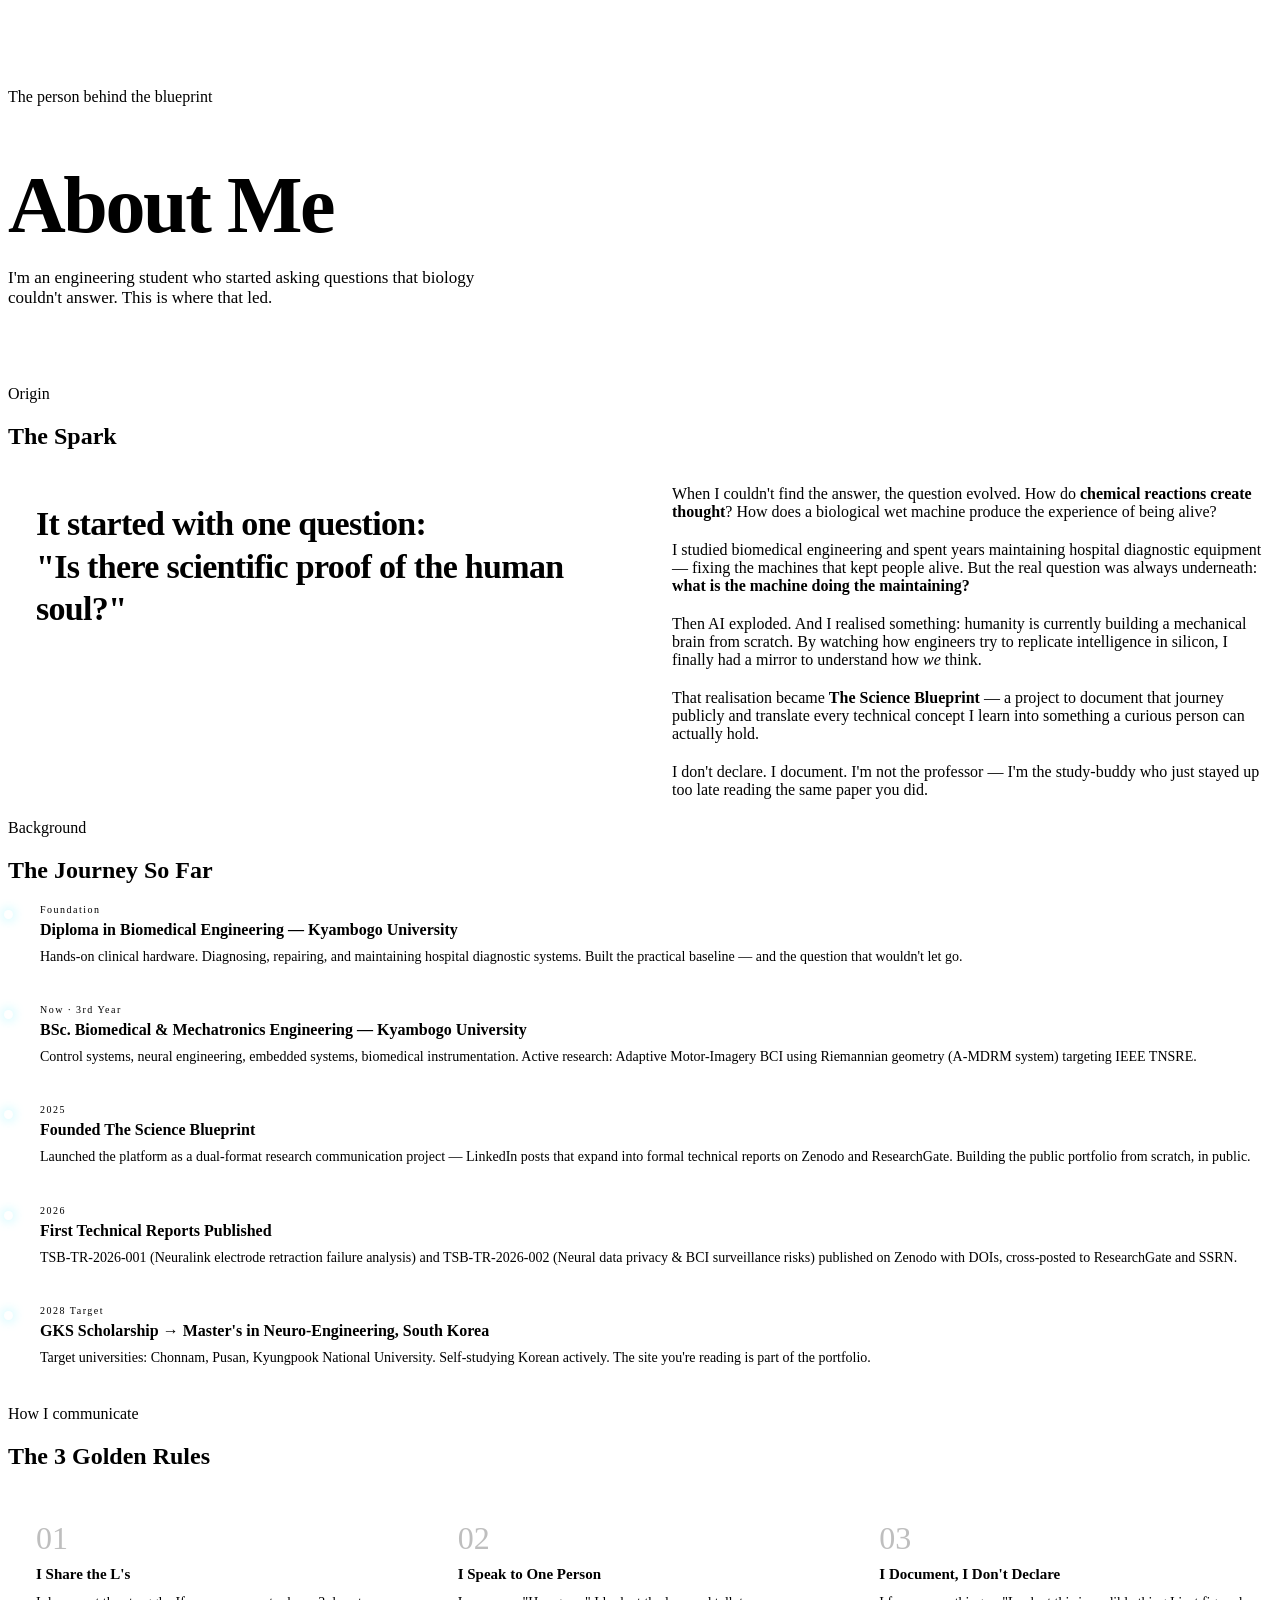
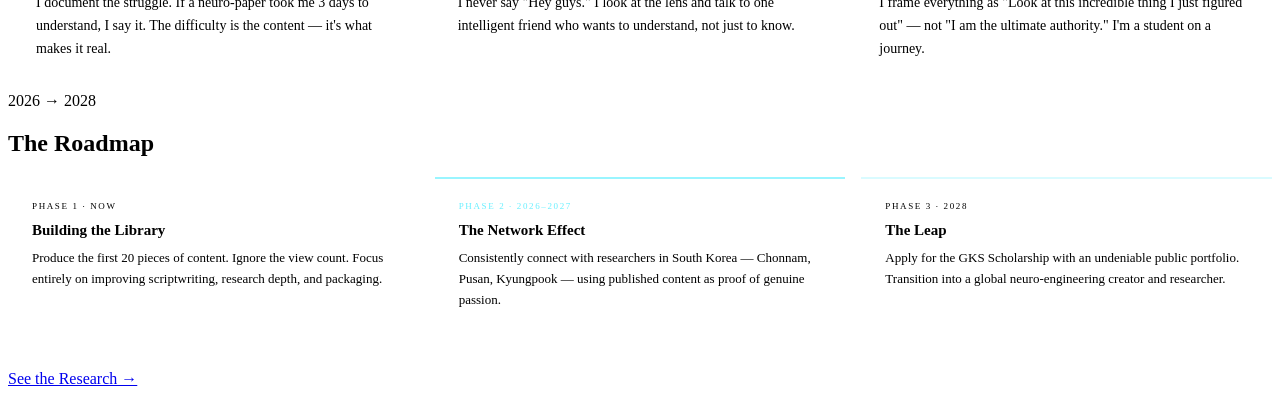
==== about.html @ 62ff6341 "Add files via upload" ====
<!DOCTYPE html>
<html lang="en">
<head>
<meta charset="UTF-8">
<meta name="viewport" content="width=device-width, initial-scale=1.0">
<title>About — Marvin Ngabonzira</title>
<meta name="description" content="The origin story of Marvin Ngabonzira — from hospital machines to brain-computer interfaces.">
<link rel="stylesheet" href="/assets/style.css">
<style>
.page-hero{padding:80px 0 60px}
.page-hero h1{font-size:clamp(42px,7vw,80px);letter-spacing:-0.03em;margin-bottom:16px}
.page-hero .sub{font-size:17px;font-weight:300;color:var(--text-mid);max-width:520px}

/* Origin */
.origin-block{display:grid;grid-template-columns:1fr 1fr;gap:64px;align-items:start}
.origin-quote{font-size:clamp(22px,3.5vw,34px);font-weight:700;line-height:1.25;letter-spacing:-0.02em;color:var(--text);border-left:3px solid var(--cyan);padding-left:28px}
.origin-quote em{color:var(--cyan);font-style:normal}

.origin-body p{margin-bottom:20px}
.origin-body strong{color:var(--text);font-weight:600}

/* Timeline */
.timeline{position:relative;padding-left:32px}
.timeline::before{content:'';position:absolute;left:0;top:8px;bottom:0;width:1px;background:var(--border)}
.tl-item{position:relative;margin-bottom:36px}
.tl-item::before{content:'';position:absolute;left:-36px;top:6px;width:9px;height:9px;border-radius:50%;background:var(--cyan);box-shadow:0 0 12px rgba(0,229,255,0.4)}
.tl-year{font-family:var(--mono);font-size:10px;letter-spacing:0.15em;color:var(--cyan);margin-bottom:6px}
.tl-title{font-size:16px;font-weight:700;margin-bottom:6px}
.tl-desc{font-size:14px;color:var(--text-mid);line-height:1.65}

/* Voice rules */
.rules-grid{display:grid;grid-template-columns:repeat(3,1fr);gap:1px;background:var(--border);border:1px solid var(--border)}
.rule-item{background:var(--surface);padding:32px 28px}
.rule-num{font-family:var(--mono);font-size:32px;font-weight:300;color:var(--cyan);opacity:0.25;margin-bottom:12px;line-height:1}
.rule-title{font-size:15px;font-weight:700;margin-bottom:8px}
.rule-desc{font-size:14px;color:var(--text-mid);line-height:1.65}

/* Roadmap */
.roadmap{display:grid;grid-template-columns:repeat(3,1fr);gap:16px}
.rm-card{background:var(--surface);border:1px solid var(--border);padding:24px 24px;position:relative;overflow:hidden}
.rm-card::before{content:'';position:absolute;top:0;left:0;right:0;height:2px}
.rm-card.now::before{background:var(--cyan)}
.rm-card.next::before{background:rgba(0,229,255,0.4)}
.rm-card.future::before{background:rgba(0,229,255,0.15)}
.rm-phase{font-family:var(--mono);font-size:9px;letter-spacing:0.18em;text-transform:uppercase;margin-bottom:10px}
.rm-phase.now{color:var(--cyan)}
.rm-phase.next{color:rgba(0,229,255,0.6)}
.rm-phase.future{color:var(--text-dim)}
.rm-title{font-size:15px;font-weight:700;margin-bottom:8px;line-height:1.3}
.rm-desc{font-size:13px;color:var(--text-mid);line-height:1.6}

@media(max-width:768px){
  .origin-block{grid-template-columns:1fr;gap:32px}
  .rules-grid{grid-template-columns:1fr}
  .roadmap{grid-template-columns:1fr}
}
</style>
</head>
<body>
<div class="page-wrap">

  <!-- PAGE HERO -->
  <div class="container">
    <div class="page-hero">
      <div class="label au">The person behind the blueprint</div>
      <h1 class="au d1">About Me</h1>
      <p class="sub au d2">I'm an engineering student who started asking questions that biology couldn't answer. This is where that led.</p>
    </div>
  </div>

  <!-- ORIGIN STORY -->
  <section class="section">
    <div class="container">
      <div class="sec-head au">
        <div class="label">Origin</div>
        <h2>The Spark</h2>
        <div class="sec-rule"></div>
      </div>
      <div class="origin-block au d1">
        <div>
          <p class="origin-quote">
            It started with one question:<br>
            <em>"Is there scientific proof of the human soul?"</em>
          </p>
        </div>
        <div class="origin-body">
          <p>When I couldn't find the answer, the question evolved. How do <strong>chemical reactions create thought</strong>? How does a biological wet machine produce the experience of being alive?</p>
          <p>I studied biomedical engineering and spent years maintaining hospital diagnostic equipment — fixing the machines that kept people alive. But the real question was always underneath: <strong>what is the machine doing the maintaining?</strong></p>
          <p>Then AI exploded. And I realised something: humanity is currently building a mechanical brain from scratch. By watching how engineers try to replicate intelligence in silicon, I finally had a mirror to understand how <em>we</em> think.</p>
          <p>That realisation became <strong>The Science Blueprint</strong> — a project to document that journey publicly and translate every technical concept I learn into something a curious person can actually hold.</p>
          <p>I don't declare. I document. I'm not the professor — I'm the study-buddy who just stayed up too late reading the same paper you did.</p>
        </div>
      </div>
    </div>
  </section>

  <!-- TIMELINE -->
  <section class="section">
    <div class="container">
      <div class="sec-head au">
        <div class="label">Background</div>
        <h2>The Journey So Far</h2>
        <div class="sec-rule"></div>
      </div>
      <div class="timeline au d1">
        <div class="tl-item">
          <div class="tl-year">Foundation</div>
          <div class="tl-title">Diploma in Biomedical Engineering — Kyambogo University</div>
          <div class="tl-desc">Hands-on clinical hardware. Diagnosing, repairing, and maintaining hospital diagnostic systems. Built the practical baseline — and the question that wouldn't let go.</div>
        </div>
        <div class="tl-item">
          <div class="tl-year">Now · 3rd Year</div>
          <div class="tl-title">BSc. Biomedical & Mechatronics Engineering — Kyambogo University</div>
          <div class="tl-desc">Control systems, neural engineering, embedded systems, biomedical instrumentation. Active research: Adaptive Motor-Imagery BCI using Riemannian geometry (A-MDRM system) targeting IEEE TNSRE.</div>
        </div>
        <div class="tl-item">
          <div class="tl-year">2025</div>
          <div class="tl-title">Founded The Science Blueprint</div>
          <div class="tl-desc">Launched the platform as a dual-format research communication project — LinkedIn posts that expand into formal technical reports on Zenodo and ResearchGate. Building the public portfolio from scratch, in public.</div>
        </div>
        <div class="tl-item">
          <div class="tl-year">2026</div>
          <div class="tl-title">First Technical Reports Published</div>
          <div class="tl-desc">TSB-TR-2026-001 (Neuralink electrode retraction failure analysis) and TSB-TR-2026-002 (Neural data privacy & BCI surveillance risks) published on Zenodo with DOIs, cross-posted to ResearchGate and SSRN.</div>
        </div>
        <div class="tl-item">
          <div class="tl-year">2028 Target</div>
          <div class="tl-title">GKS Scholarship → Master's in Neuro-Engineering, South Korea</div>
          <div class="tl-desc">Target universities: Chonnam, Pusan, Kyungpook National University. Self-studying Korean actively. The site you're reading is part of the portfolio.</div>
        </div>
      </div>
    </div>
  </section>

  <!-- VOICE / GOLDEN RULES -->
  <section class="section">
    <div class="container">
      <div class="sec-head au">
        <div class="label">How I communicate</div>
        <h2>The 3 Golden Rules</h2>
        <div class="sec-rule"></div>
      </div>
      <div class="rules-grid au d1">
        <div class="rule-item">
          <div class="rule-num">01</div>
          <div class="rule-title">I Share the L's</div>
          <div class="rule-desc">I document the struggle. If a neuro-paper took me 3 days to understand, I say it. The difficulty is the content — it's what makes it real.</div>
        </div>
        <div class="rule-item">
          <div class="rule-num">02</div>
          <div class="rule-title">I Speak to One Person</div>
          <div class="rule-desc">I never say "Hey guys." I look at the lens and talk to one intelligent friend who wants to understand, not just to know.</div>
        </div>
        <div class="rule-item">
          <div class="rule-num">03</div>
          <div class="rule-title">I Document, I Don't Declare</div>
          <div class="rule-desc">I frame everything as "Look at this incredible thing I just figured out" — not "I am the ultimate authority." I'm a student on a journey.</div>
        </div>
      </div>
    </div>
  </section>

  <!-- ROADMAP -->
  <section class="section">
    <div class="container">
      <div class="sec-head au">
        <div class="label">2026 → 2028</div>
        <h2>The Roadmap</h2>
        <div class="sec-rule"></div>
      </div>
      <div class="roadmap au d1">
        <div class="rm-card now">
          <div class="rm-phase now">Phase 1 · Now</div>
          <div class="rm-title">Building the Library</div>
          <div class="rm-desc">Produce the first 20 pieces of content. Ignore the view count. Focus entirely on improving scriptwriting, research depth, and packaging.</div>
        </div>
        <div class="rm-card next">
          <div class="rm-phase next">Phase 2 · 2026–2027</div>
          <div class="rm-title">The Network Effect</div>
          <div class="rm-desc">Consistently connect with researchers in South Korea — Chonnam, Pusan, Kyungpook — using published content as proof of genuine passion.</div>
        </div>
        <div class="rm-card future">
          <div class="rm-phase future">Phase 3 · 2028</div>
          <div class="rm-title">The Leap</div>
          <div class="rm-desc">Apply for the GKS Scholarship with an undeniable public portfolio. Transition into a global neuro-engineering creator and researcher.</div>
        </div>
      </div>
      <br><br>
      <a href="/research.html" class="btn btn-c">See the Research →</a>
    </div>
  </section>

</div>
<script src="/assets/nav.js"></script>
</body>
</html>
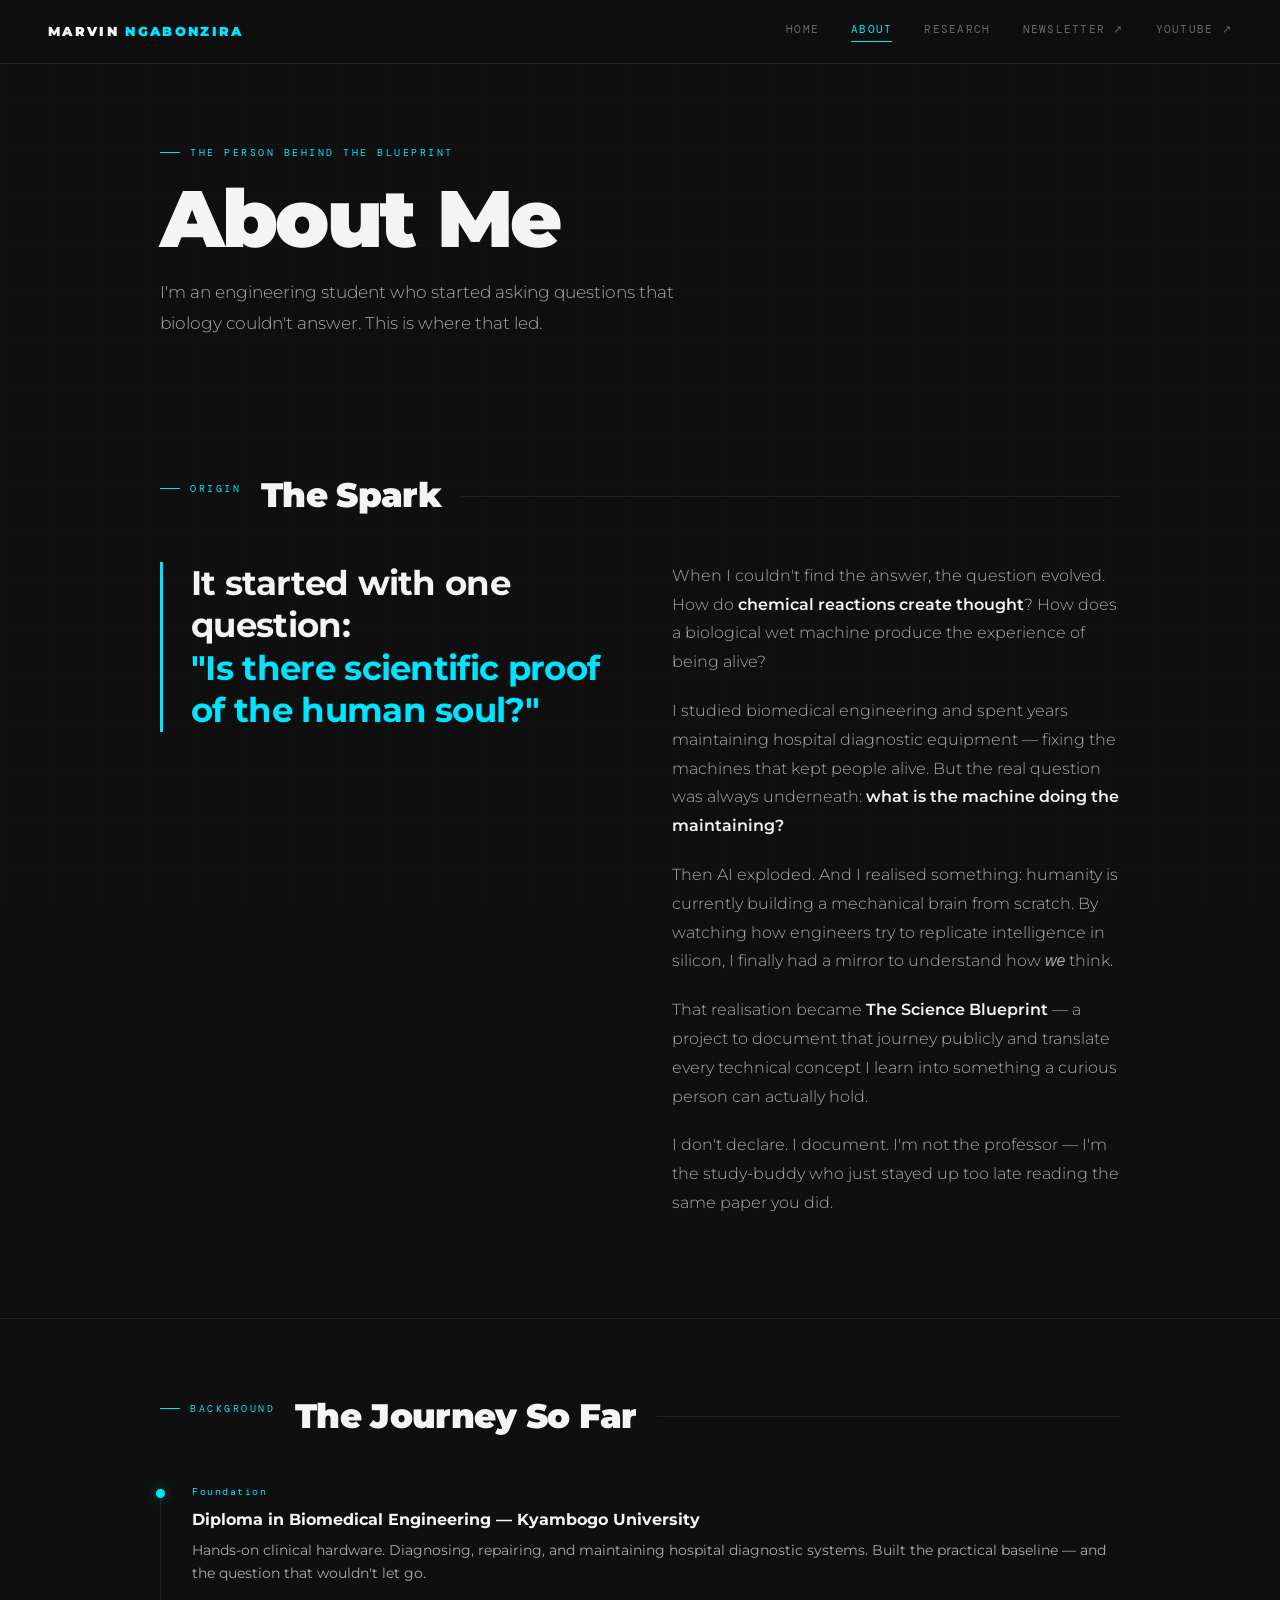
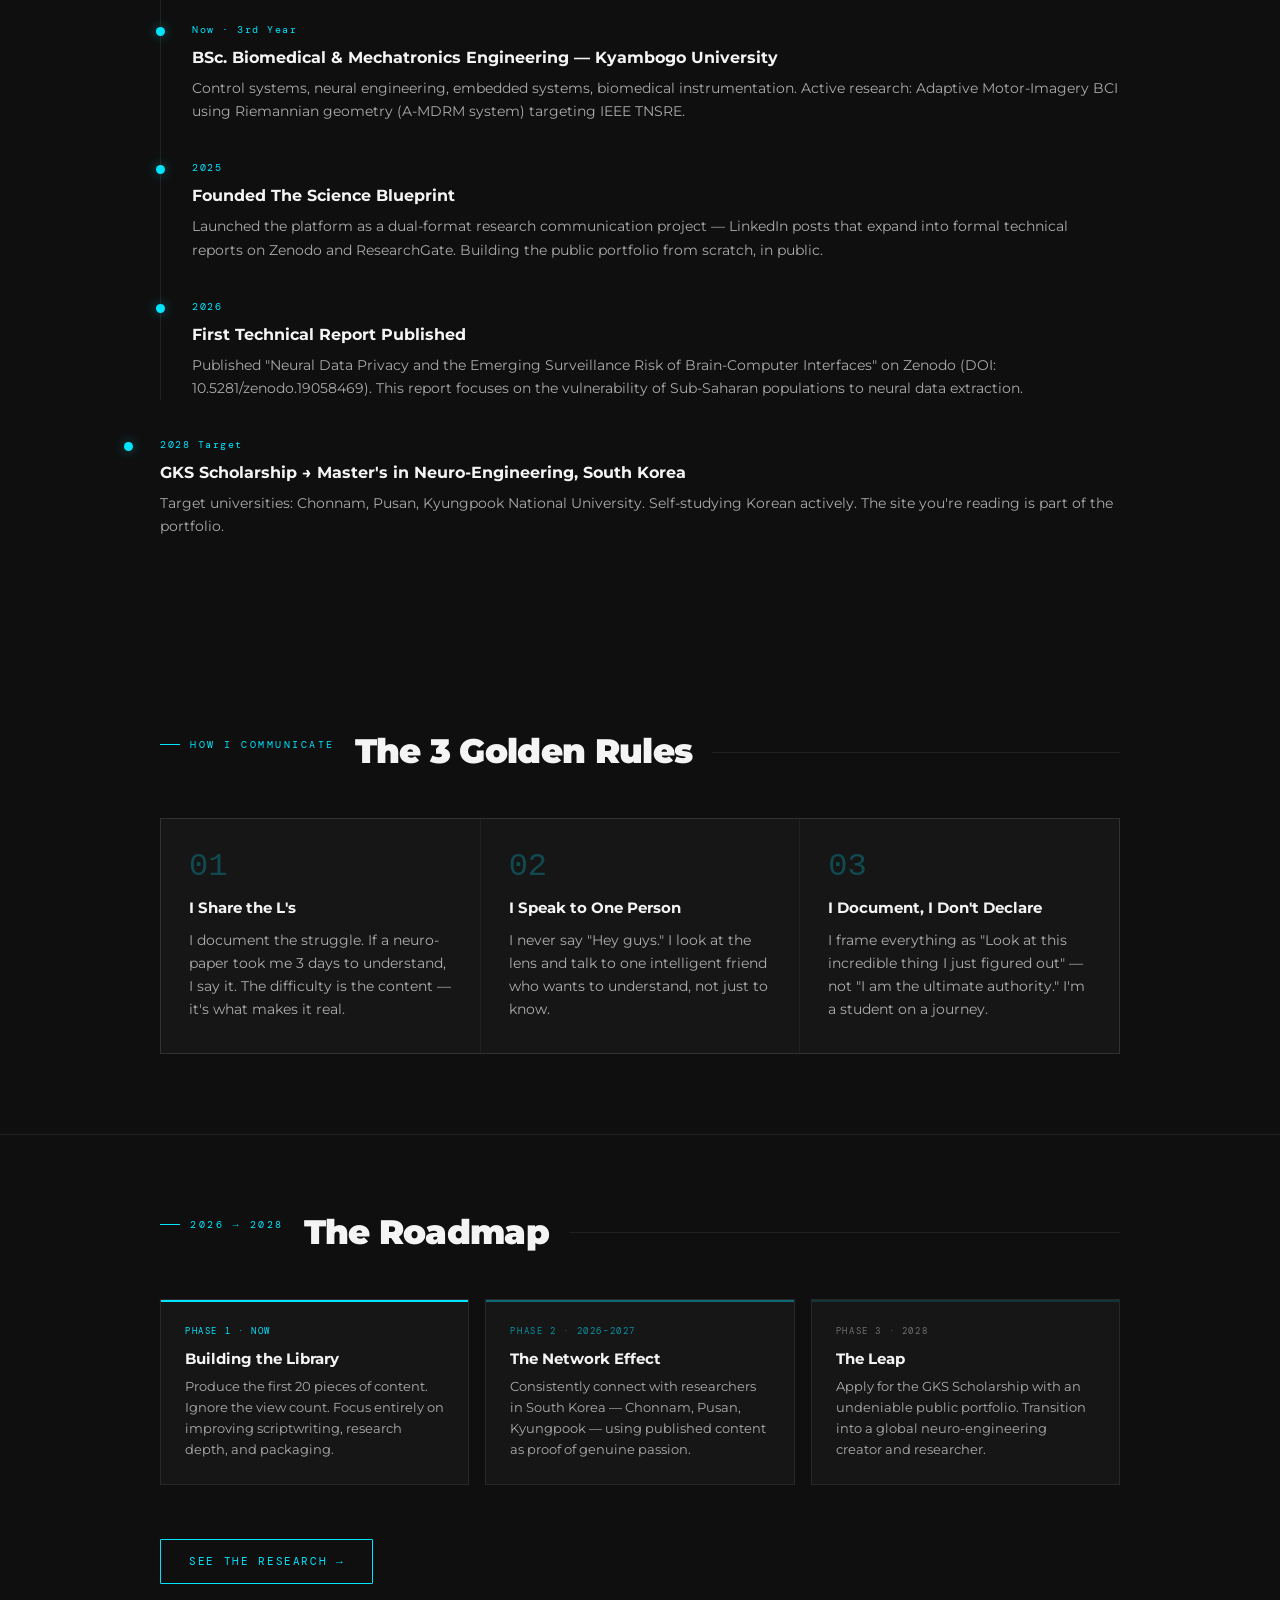
==== commit b83fa3ac: "Update technical report details in about.html" ====
--- a/about.html
+++ b/about.html
@@ -120,8 +120,9 @@
         </div>
         <div class="tl-item">
           <div class="tl-year">2026</div>
-          <div class="tl-title">First Technical Reports Published</div>
-          <div class="tl-desc">TSB-TR-2026-001 (Neuralink electrode retraction failure analysis) and TSB-TR-2026-002 (Neural data privacy & BCI surveillance risks) published on Zenodo with DOIs, cross-posted to ResearchGate and SSRN.</div>
+          <div class="tl-title">First Technical Report Published</div>
+          <div class="tl-desc">Published "Neural Data Privacy and the Emerging Surveillance Risk of Brain-Computer Interfaces" on Zenodo (DOI: 10.5281/zenodo.19058469). This report focuses on the vulnerability of Sub-Saharan populations to neural data extraction.</div>
+        </div>
         </div>
         <div class="tl-item">
           <div class="tl-year">2028 Target</div>
--- a/assets/style.css
+++ b/assets/style.css
@@ -0,0 +1,113 @@
+/* ═══════════════════════════════════════════════════════════
+   THE SCIENCE BLUEPRINT — MARVIN NGABONZIRA
+   Shared Stylesheet v1.0
+═══════════════════════════════════════════════════════════ */
+@import url('https://fonts.googleapis.com/css2?family=Montserrat:ital,wght@0,300;0,400;0,600;0,700;0,900;1,300&family=DM+Mono:ital,wght@0,300;0,400;1,300&display=swap');
+
+:root {
+  --bg:       #0F0F0F;
+  --surface:  #161616;
+  --surface2: #1e1e1e;
+  --cyan:     #00E5FF;
+  --cyan-dim: rgba(0,229,255,0.1);
+  --magenta:  #E029EA;
+  --mag-dim:  rgba(224,41,234,0.1);
+  --text:     #F4F4F5;
+  --text-mid: rgba(244,244,245,0.68);
+  --text-dim: rgba(244,244,245,0.4);
+  --border:   rgba(244,244,245,0.08);
+  --font:     'Montserrat', sans-serif;
+  --mono:     'DM Mono', monospace;
+}
+
+*,*::before,*::after{box-sizing:border-box;margin:0;padding:0}
+html{scroll-behavior:smooth}
+body{background:var(--bg);color:var(--text);font-family:var(--font);font-size:16px;line-height:1.7;-webkit-font-smoothing:antialiased;overflow-x:hidden}
+a{color:inherit;text-decoration:none}
+img{display:block;max-width:100%}
+p{color:var(--text-mid);font-weight:300;line-height:1.8}
+
+/* Blueprint grid */
+body::after{content:'';position:fixed;inset:0;background-image:linear-gradient(rgba(0,229,255,0.02) 1px,transparent 1px),linear-gradient(90deg,rgba(0,229,255,0.02) 1px,transparent 1px);background-size:48px 48px;pointer-events:none;z-index:0}
+
+/* NAV */
+nav{position:fixed;top:0;left:0;right:0;z-index:100;display:flex;align-items:center;justify-content:space-between;padding:0 48px;height:64px;background:rgba(15,15,15,0.92);backdrop-filter:blur(20px);-webkit-backdrop-filter:blur(20px);border-bottom:1px solid var(--border)}
+.nav-logo{font-weight:900;font-size:13px;letter-spacing:0.18em;text-transform:uppercase;transition:color 0.2s}
+.nav-logo span{color:var(--cyan)}
+.nav-logo:hover{color:var(--cyan)}
+.nav-links{display:flex;gap:32px;list-style:none}
+.nav-links a{font-family:var(--mono);font-size:10.5px;letter-spacing:0.12em;text-transform:uppercase;color:var(--text-dim);transition:color 0.2s;position:relative;padding-bottom:3px}
+.nav-links a::after{content:'';position:absolute;bottom:0;left:0;right:0;height:1px;background:var(--cyan);transform:scaleX(0);transition:transform 0.25s}
+.nav-links a:hover,.nav-links a.active{color:var(--cyan)}
+.nav-links a.active::after,.nav-links a:hover::after{transform:scaleX(1)}
+.nav-burger{display:none;flex-direction:column;gap:5px;cursor:pointer;background:none;border:none;padding:4px}
+.nav-burger span{display:block;width:22px;height:1.5px;background:var(--text);transition:all 0.3s}
+
+/* LAYOUT */
+.page-wrap{position:relative;z-index:1;padding-top:64px}
+.container{max-width:1040px;margin:0 auto;padding:0 40px}
+
+/* TYPE */
+.label{font-family:var(--mono);font-size:10px;letter-spacing:0.25em;text-transform:uppercase;color:var(--cyan);display:flex;align-items:center;gap:10px;margin-bottom:16px}
+.label::before{content:'';width:20px;height:1px;background:var(--cyan);flex-shrink:0}
+h1,h2,h3,h4{font-family:var(--font);font-weight:900;line-height:1.05;color:var(--text)}
+
+/* SECTION */
+.section{padding:80px 0;border-bottom:1px solid var(--border)}
+.section:last-child{border-bottom:none}
+.sec-head{display:flex;align-items:center;gap:20px;margin-bottom:48px}
+.sec-head h2{font-size:clamp(26px,3.5vw,34px);letter-spacing:-0.02em;white-space:nowrap}
+.sec-rule{flex:1;height:1px;background:var(--border)}
+
+/* CARDS */
+.card{background:var(--surface);border:1px solid var(--border);padding:28px 32px;transition:border-color 0.3s,background 0.3s;position:relative}
+.card:hover{background:var(--surface2);border-color:rgba(0,229,255,0.18)}
+.card-cyan{border-left:3px solid var(--cyan)}
+.card-mag{border-left:3px solid var(--magenta)}
+
+/* TAGS */
+.tag{display:inline-block;font-family:var(--mono);font-size:9px;letter-spacing:0.12em;text-transform:uppercase;padding:4px 10px;border-radius:2px;margin:3px 3px 0 0}
+.tag-c{color:var(--cyan);border:1px solid rgba(0,229,255,0.28);background:var(--cyan-dim)}
+.tag-m{color:var(--magenta);border:1px solid rgba(224,41,234,0.28);background:var(--mag-dim)}
+.tag-g{color:var(--text-dim);border:1px solid var(--border)}
+
+/* BUTTONS */
+.btn{display:inline-flex;align-items:center;gap:8px;font-family:var(--mono);font-size:11px;letter-spacing:0.15em;text-transform:uppercase;padding:12px 28px;border:1px solid;cursor:pointer;transition:all 0.2s;border-radius:1px}
+.btn-c{color:var(--cyan);border-color:var(--cyan);background:transparent}
+.btn-c:hover{background:var(--cyan);color:var(--bg)}
+.btn-g{color:var(--text-dim);border-color:var(--border);background:transparent}
+.btn-g:hover{color:var(--text);border-color:rgba(244,244,245,0.25)}
+
+/* FOOTER */
+footer{position:relative;z-index:1;border-top:1px solid var(--border);padding:40px 0}
+.foot-inner{display:flex;justify-content:space-between;align-items:center;flex-wrap:wrap;gap:16px}
+.foot-brand{font-weight:900;font-size:12px;letter-spacing:0.15em;text-transform:uppercase}
+.foot-brand span{color:var(--cyan)}
+.foot-copy{font-family:var(--mono);font-size:10px;color:var(--text-dim);letter-spacing:0.08em}
+.foot-links{display:flex;gap:20px}
+.foot-links a{font-family:var(--mono);font-size:10px;letter-spacing:0.1em;text-transform:uppercase;color:var(--text-dim);transition:color 0.2s}
+.foot-links a:hover{color:var(--cyan)}
+
+/* ANIMATIONS */
+@keyframes fadeUp{from{opacity:0;transform:translateY(22px)}to{opacity:1;transform:translateY(0)}}
+@keyframes glow{0%,100%{text-shadow:0 0 20px rgba(0,229,255,0.3)}50%{text-shadow:0 0 50px rgba(0,229,255,0.7),0 0 90px rgba(0,229,255,0.2)}}
+@keyframes magGlow{0%,100%{text-shadow:0 0 20px rgba(224,41,234,0.3)}50%{text-shadow:0 0 50px rgba(224,41,234,0.6)}}
+@keyframes blink{0%,100%{opacity:1}50%{opacity:0}}
+
+.au{animation:fadeUp 0.7s ease both}
+.d1{animation-delay:0.1s}.d2{animation-delay:0.2s}.d3{animation-delay:0.3s}
+.d4{animation-delay:0.4s}.d5{animation-delay:0.5s}.d6{animation-delay:0.6s}
+
+/* RESPONSIVE */
+@media(max-width:768px){
+  nav{padding:0 20px}
+  .container{padding:0 20px}
+  .nav-links{display:none;position:absolute;top:64px;left:0;right:0;background:rgba(15,15,15,0.98);border-bottom:1px solid var(--border);flex-direction:column;gap:0;padding:8px 0}
+  .nav-links.open{display:flex}
+  .nav-links a{display:block;padding:14px 24px;font-size:11px}
+  .nav-links a::after{display:none}
+  .nav-burger{display:flex}
+  .section{padding:56px 0}
+  .sec-head{flex-direction:column;align-items:flex-start;gap:8px}
+  .sec-rule{display:none}
+}
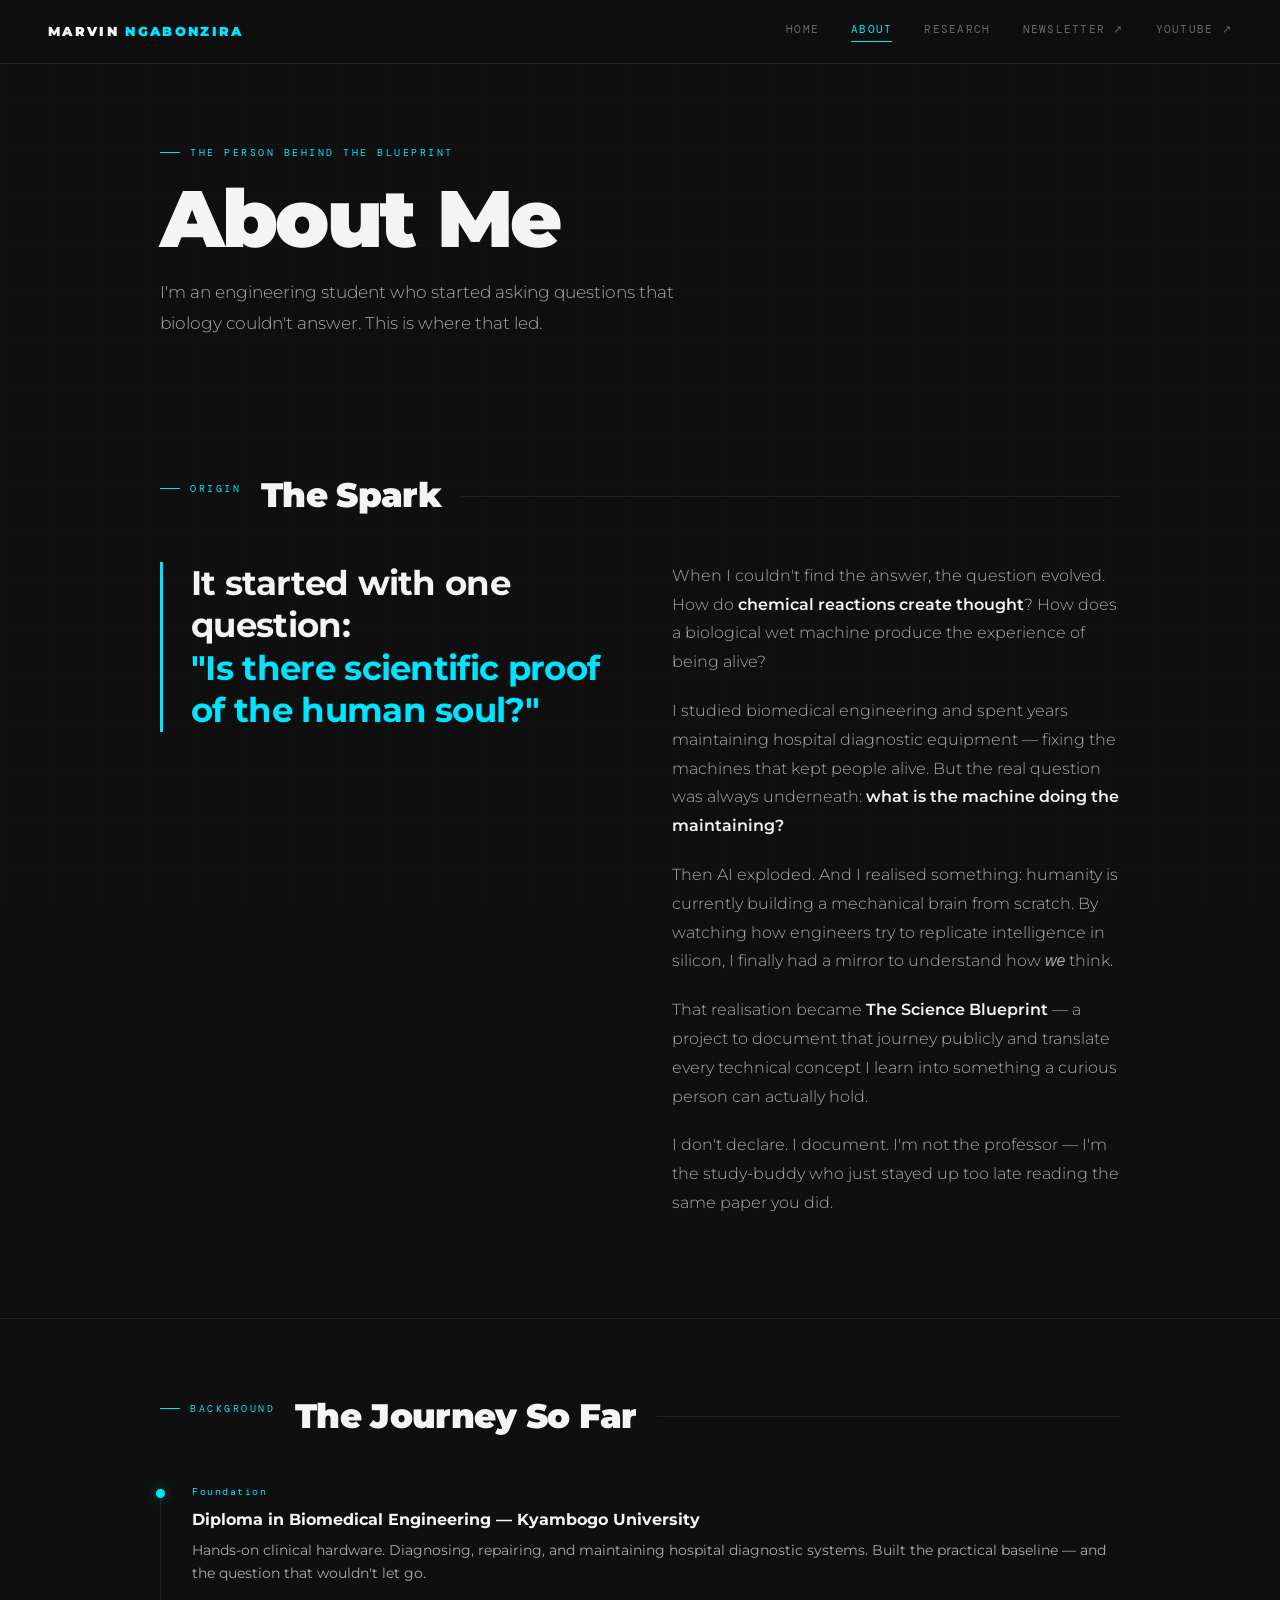
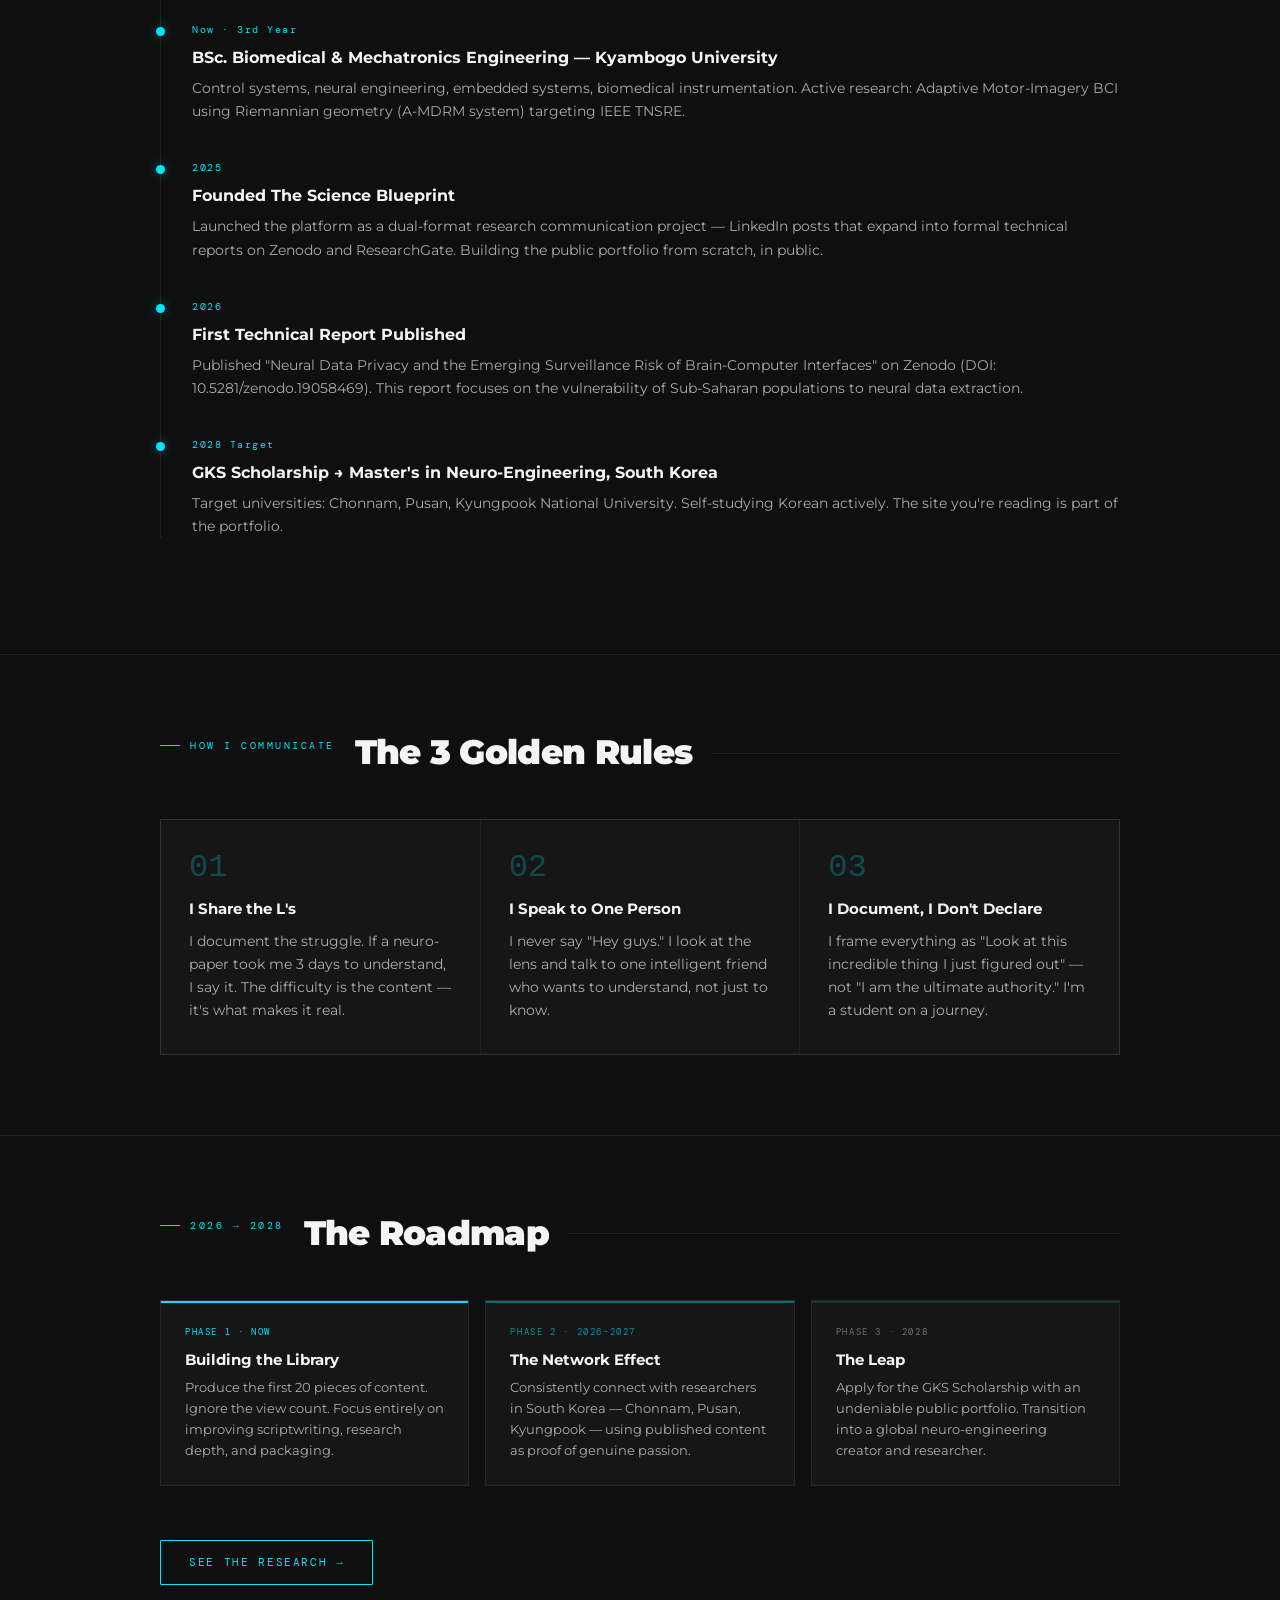
==== commit d403d569: "Fix HTML structure by removing extra closing divs Removed redundant closing div tags from the timeli" ====
--- a/about.html
+++ b/about.html
@@ -122,8 +122,7 @@
           <div class="tl-year">2026</div>
           <div class="tl-title">First Technical Report Published</div>
           <div class="tl-desc">Published "Neural Data Privacy and the Emerging Surveillance Risk of Brain-Computer Interfaces" on Zenodo (DOI: 10.5281/zenodo.19058469). This report focuses on the vulnerability of Sub-Saharan populations to neural data extraction.</div>
-        </div>
-        </div>
+      </div>
         <div class="tl-item">
           <div class="tl-year">2028 Target</div>
           <div class="tl-title">GKS Scholarship → Master's in Neuro-Engineering, South Korea</div>
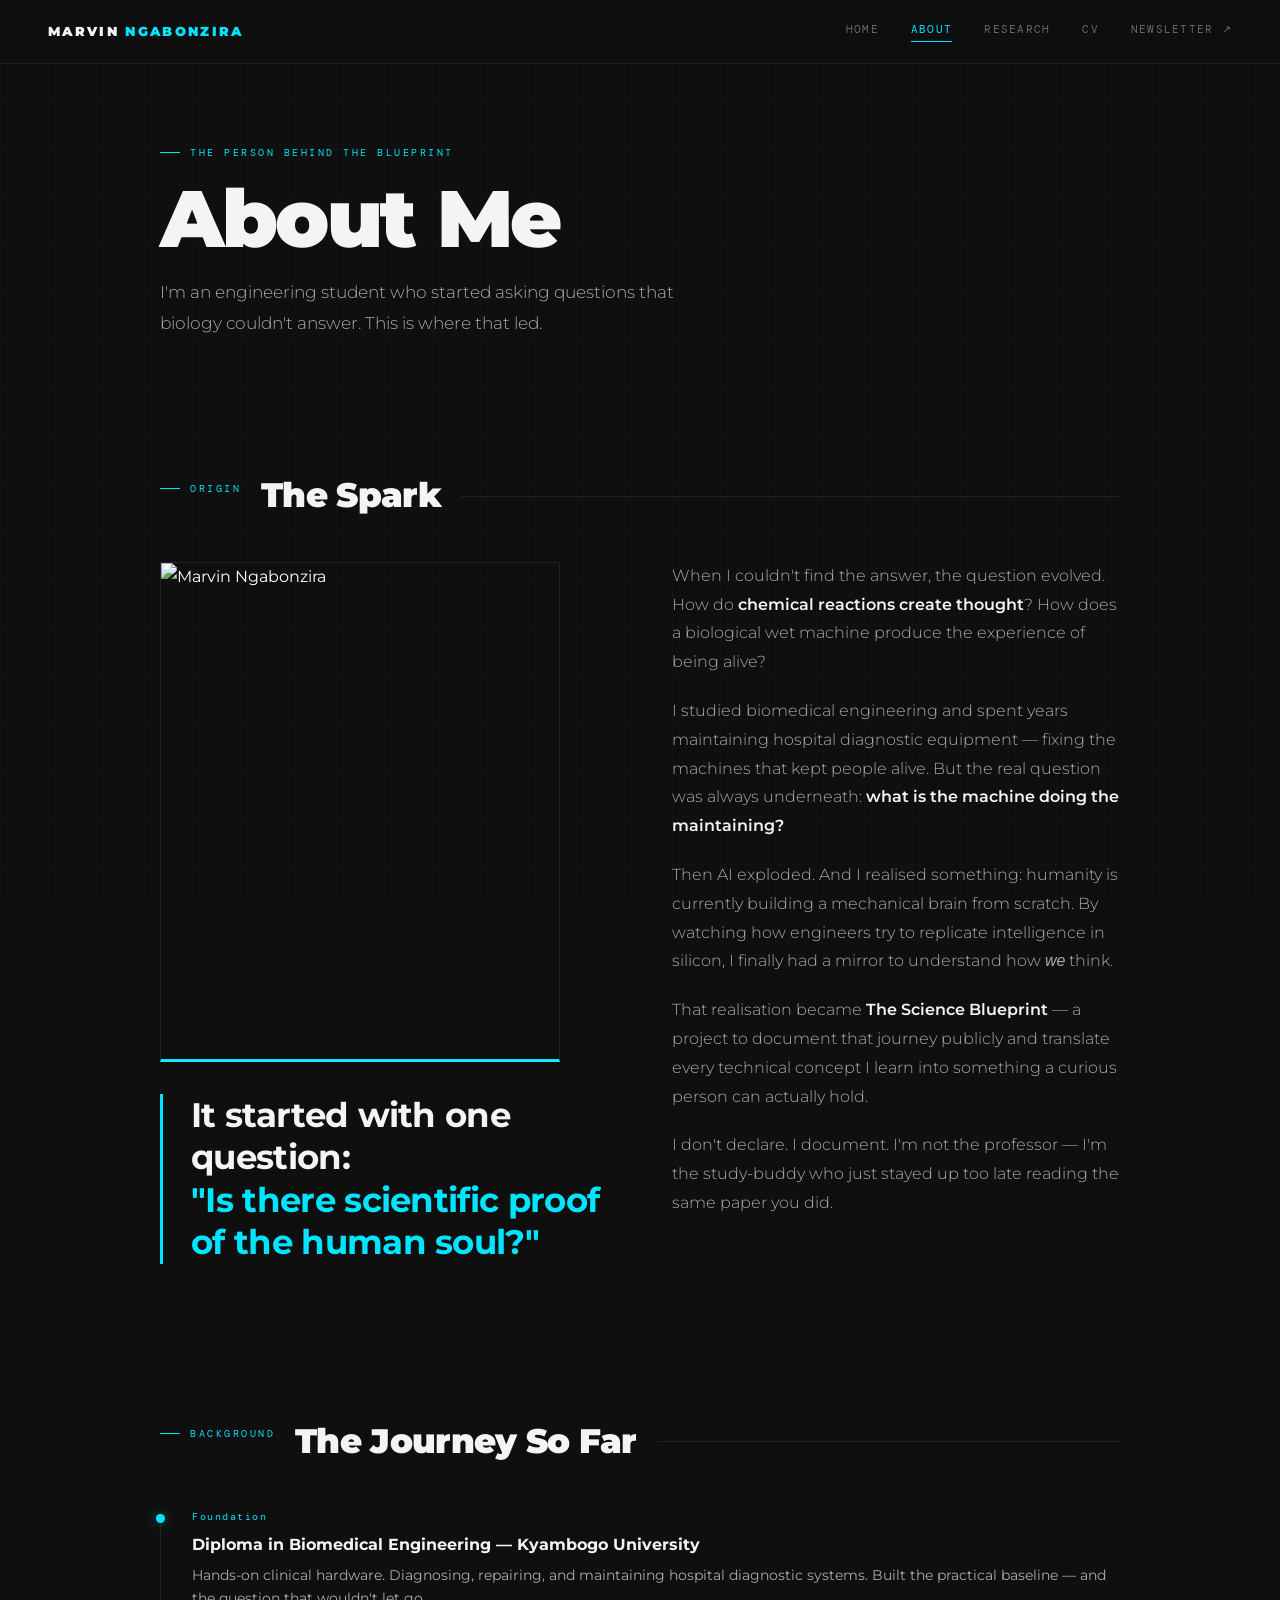
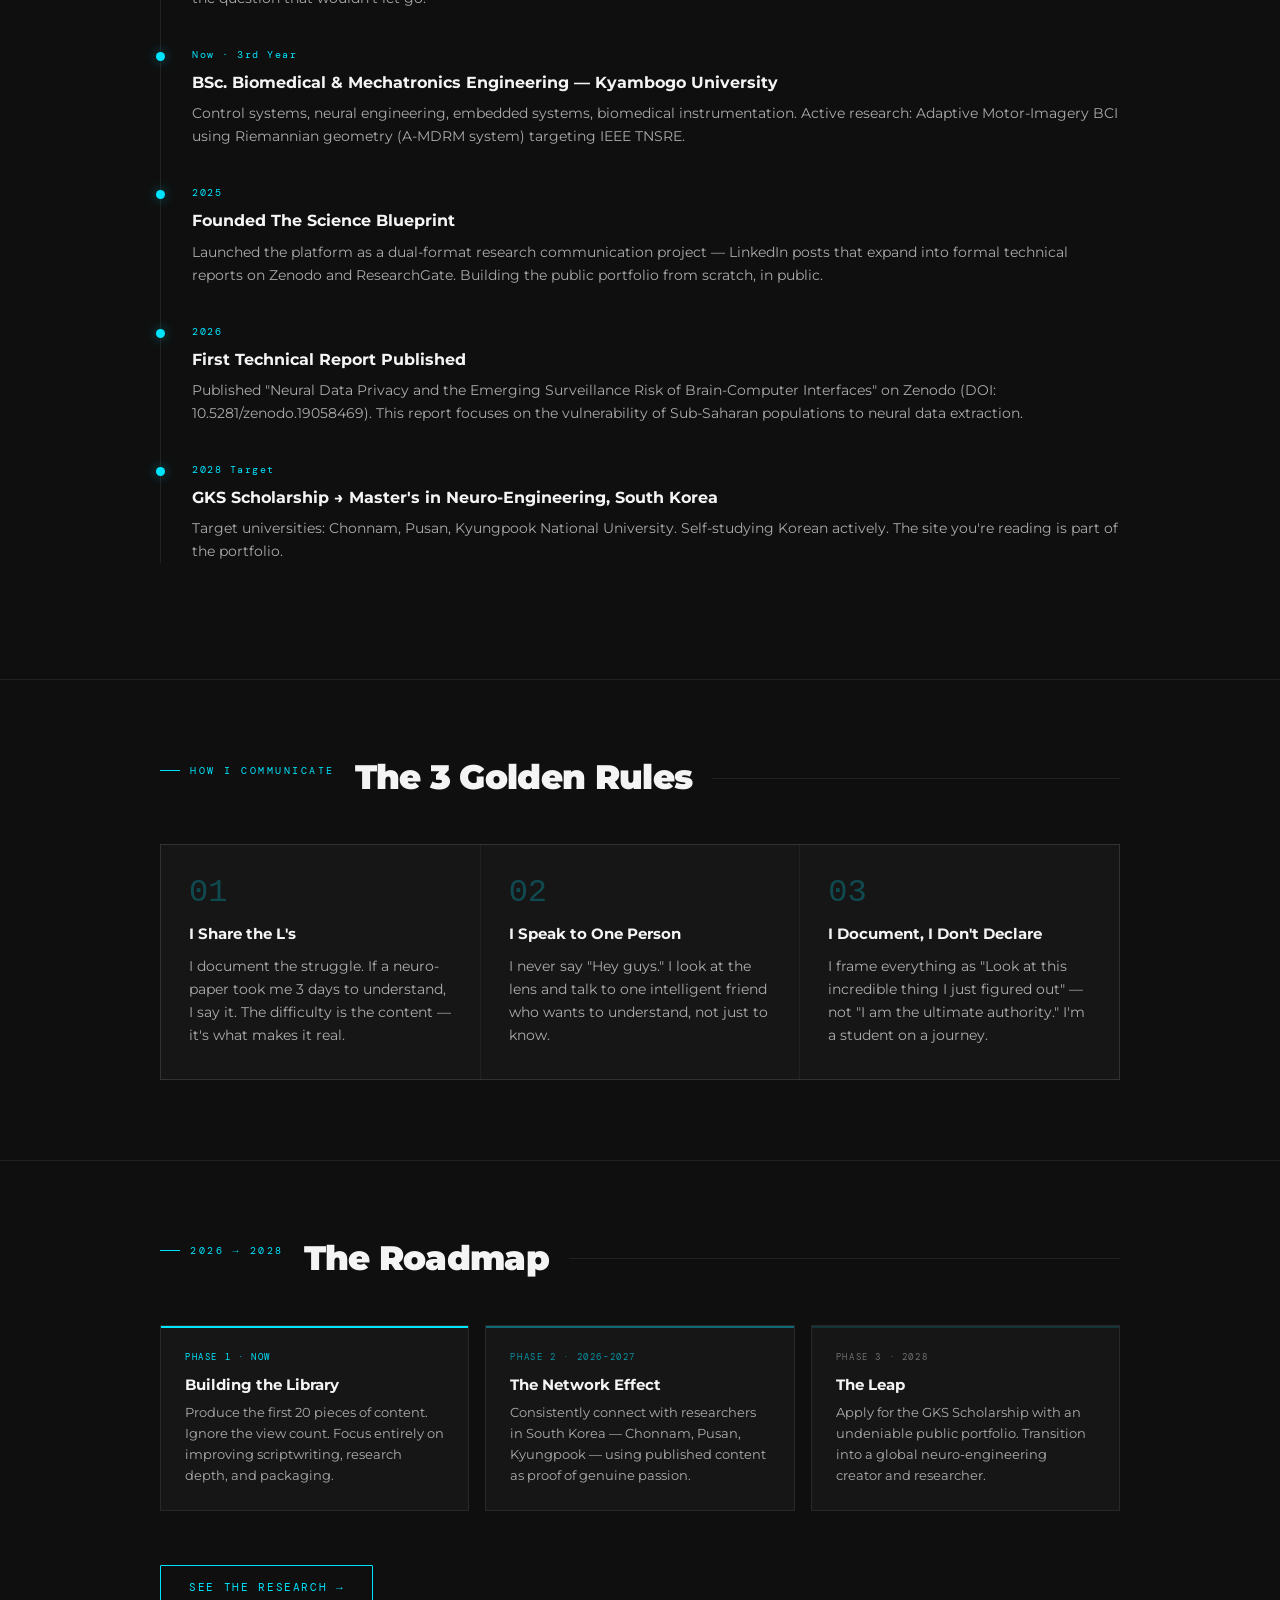
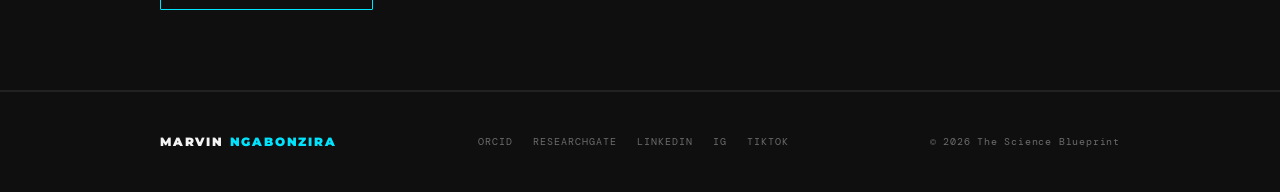
==== commit d0b2f2ef: "Update about.html" ====
--- a/about.html
+++ b/about.html
@@ -78,6 +78,9 @@
       </div>
       <div class="origin-block au d1">
         <div>
+          <!-- YOUR PROFILE PHOTO -->
+          <img src="/assets/profile.jpg" alt="Marvin Ngabonzira" style="width: 100%; max-width: 400px; aspect-ratio: 4/5; object-fit: cover; border: 1px solid var(--border); border-bottom: 3px solid var(--cyan); margin-bottom: 32px; filter: grayscale(15%) contrast(110%);">
+          
           <p class="origin-quote">
             It started with one question:<br>
             <em>"Is there scientific proof of the human soul?"</em>
@@ -91,6 +94,7 @@
           <p>I don't declare. I document. I'm not the professor — I'm the study-buddy who just stayed up too late reading the same paper you did.</p>
         </div>
       </div>
+      </div>
     </div>
   </section>
 
